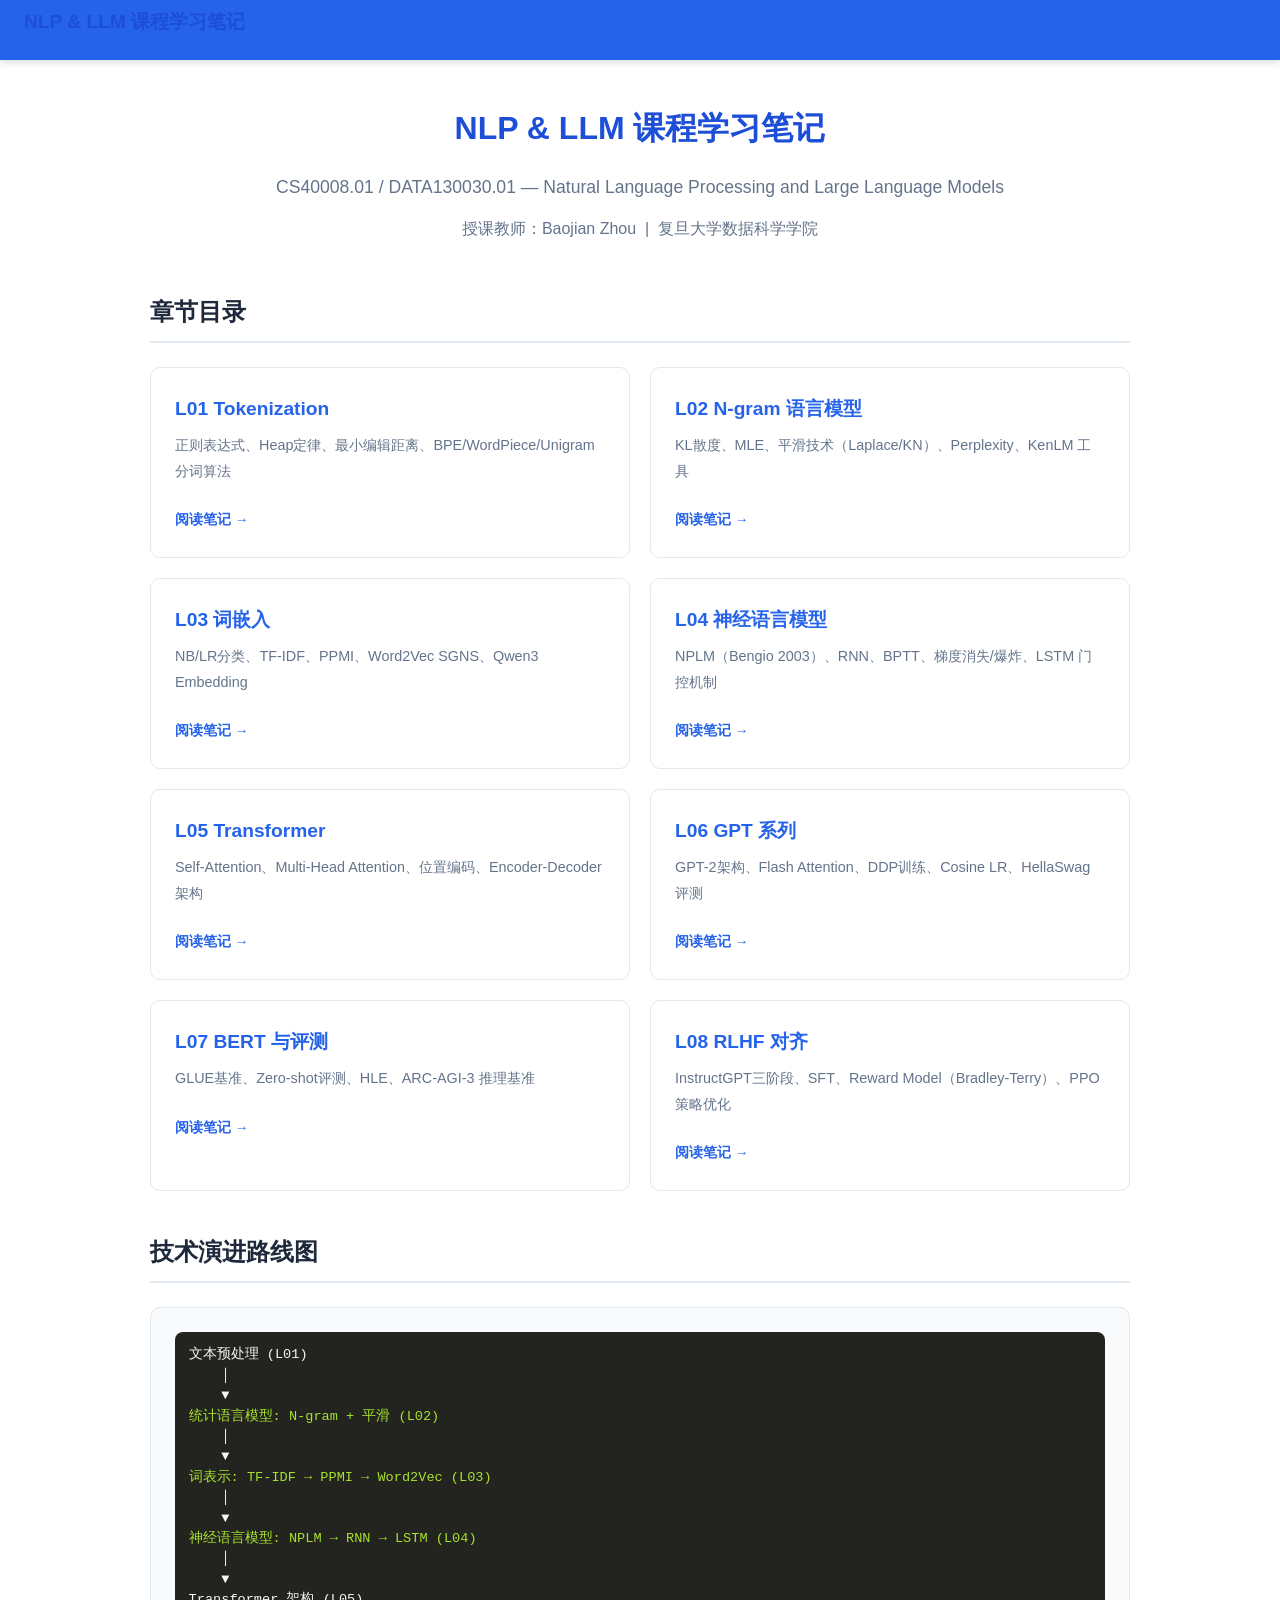
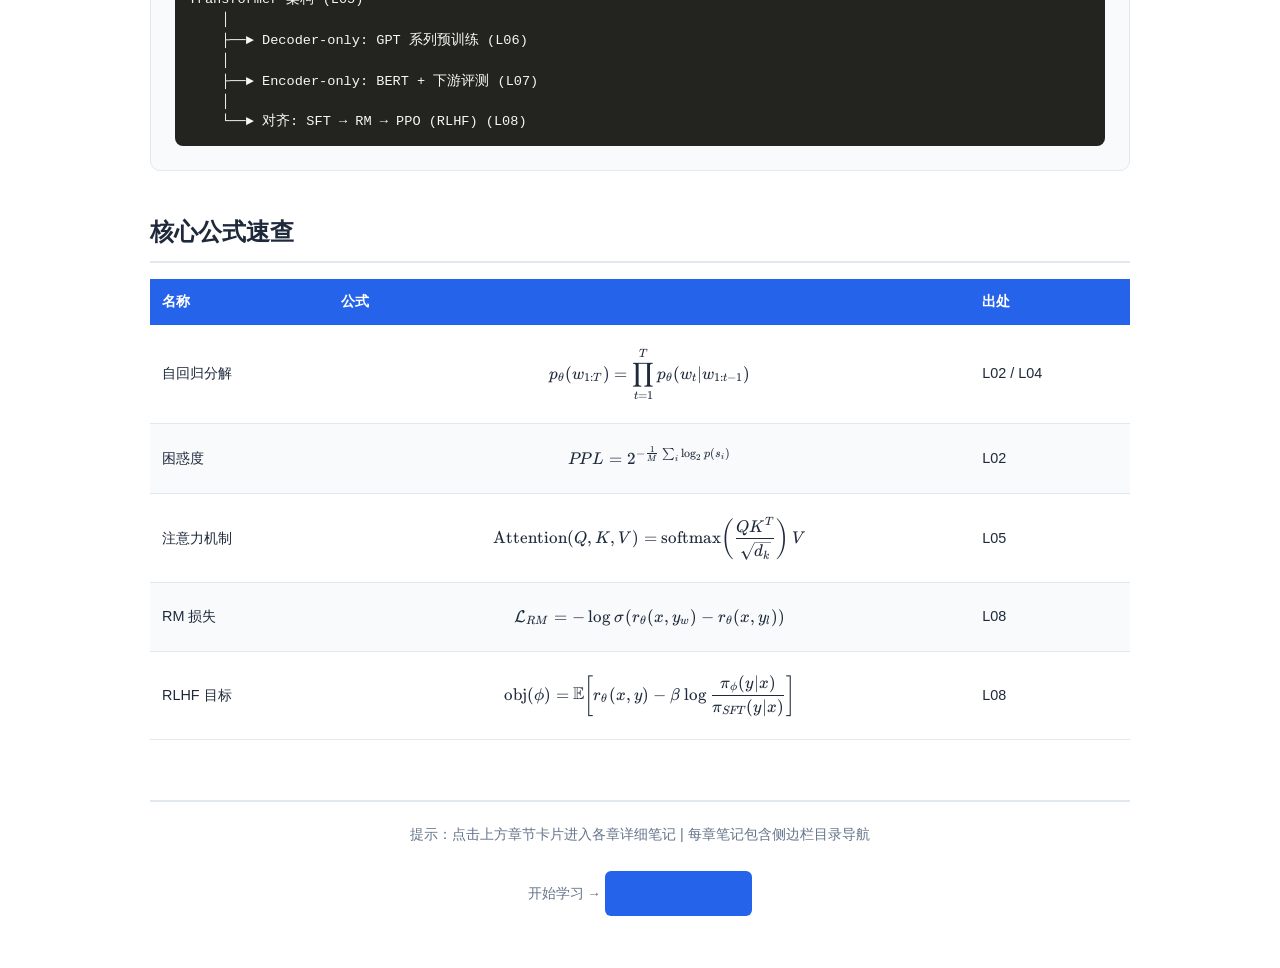
==== index.html @ c8d21414 "Initial commit: LLM course study notes (HTML)" ====
<!DOCTYPE html>
<html lang="zh-CN">
<head>
    <meta charset="UTF-8">
    <meta name="viewport" content="width=device-width, initial-scale=1.0">
    <title>NLP & LLM 课程学习笔记</title>
    <link rel="stylesheet" href="style.css">
    <link rel="stylesheet" href="assets/katex.min.css">
    <link rel="stylesheet" href="assets/monokai-sublime.min.css">
    <script defer src="assets/katex.min.js"></script>
    <script defer src="assets/auto-render.min.js"></script>
    <script src="assets/highlight.min.js"></script>
</head>
<body>

<!-- Header -->
<header class="header">
    <h1>NLP & LLM 课程学习笔记</h1>
</header>

<!-- Main Content (no sidebar on index page) -->
<div class="main" style="margin-left: 0; max-width: 1100px; margin-left: auto; margin-right: auto;">

    <!-- Course Info -->
    <section style="text-align: center; margin-bottom: 48px;">
        <h1>NLP & LLM 课程学习笔记</h1>
        <p style="font-size: 1.1rem; color: var(--text-light);">
            CS40008.01 / DATA130030.01 &mdash; Natural Language Processing and Large Language Models
        </p>
        <p style="color: var(--text-light);">
            授课教师：Baojian Zhou &nbsp;|&nbsp; 复旦大学数据科学学院
        </p>
    </section>

    <!-- Chapter Grid -->
    <h2>章节目录</h2>
    <div class="chapter-grid">
        <div class="chapter-card">
            <h3>L01 Tokenization</h3>
            <p>正则表达式、Heap定律、最小编辑距离、BPE/WordPiece/Unigram 分词算法</p>
            <a href="01-tokenization.html">阅读笔记 →</a>
        </div>
        <div class="chapter-card">
            <h3>L02 N-gram 语言模型</h3>
            <p>KL散度、MLE、平滑技术（Laplace/KN）、Perplexity、KenLM 工具</p>
            <a href="02-ngram-lm.html">阅读笔记 →</a>
        </div>
        <div class="chapter-card">
            <h3>L03 词嵌入</h3>
            <p>NB/LR分类、TF-IDF、PPMI、Word2Vec SGNS、Qwen3 Embedding</p>
            <a href="03-embeddings.html">阅读笔记 →</a>
        </div>
        <div class="chapter-card">
            <h3>L04 神经语言模型</h3>
            <p>NPLM（Bengio 2003）、RNN、BPTT、梯度消失/爆炸、LSTM 门控机制</p>
            <a href="04-neural-lm.html">阅读笔记 →</a>
        </div>
        <div class="chapter-card">
            <h3>L05 Transformer</h3>
            <p>Self-Attention、Multi-Head Attention、位置编码、Encoder-Decoder 架构</p>
            <a href="05-transformer.html">阅读笔记 →</a>
        </div>
        <div class="chapter-card">
            <h3>L06 GPT 系列</h3>
            <p>GPT-2架构、Flash Attention、DDP训练、Cosine LR、HellaSwag 评测</p>
            <a href="06-gpt.html">阅读笔记 →</a>
        </div>
        <div class="chapter-card">
            <h3>L07 BERT 与评测</h3>
            <p>GLUE基准、Zero-shot评测、HLE、ARC-AGI-3 推理基准</p>
            <a href="07-bert-benchmarks.html">阅读笔记 →</a>
        </div>
        <div class="chapter-card">
            <h3>L08 RLHF 对齐</h3>
            <p>InstructGPT三阶段、SFT、Reward Model（Bradley-Terry）、PPO 策略优化</p>
            <a href="08-sft-rm-ppo.html">阅读笔记 →</a>
        </div>
    </div>

    <!-- Technology Evolution Roadmap -->
    <h2>技术演进路线图</h2>
    <div class="roadmap">
        <pre><code>文本预处理 (L01)
    │
    ▼
统计语言模型: N-gram + 平滑 (L02)
    │
    ▼
词表示: TF-IDF → PPMI → Word2Vec (L03)
    │
    ▼
神经语言模型: NPLM → RNN → LSTM (L04)
    │
    ▼
Transformer 架构 (L05)
    │
    ├──► Decoder-only: GPT 系列预训练 (L06)
    │
    ├──► Encoder-only: BERT + 下游评测 (L07)
    │
    └──► 对齐: SFT → RM → PPO (RLHF) (L08)</code></pre>
    </div>

    <!-- Core Formula Quick-Reference Table -->
    <h2>核心公式速查</h2>
    <table>
        <thead>
            <tr>
                <th>名称</th>
                <th>公式</th>
                <th>出处</th>
            </tr>
        </thead>
        <tbody>
            <tr>
                <td>自回归分解</td>
                <td>$$p_\theta(w_{1:T}) = \prod_{t=1}^T p_\theta(w_t | w_{1:t-1})$$</td>
                <td>L02 / L04</td>
            </tr>
            <tr>
                <td>困惑度</td>
                <td>$$PPL = 2^{-\frac{1}{M}\sum_i \log_2 p(s_i)}$$</td>
                <td>L02</td>
            </tr>
            <tr>
                <td>注意力机制</td>
                <td>$$\text{Attention}(Q,K,V) = \text{softmax}\!\left(\frac{QK^T}{\sqrt{d_k}}\right)V$$</td>
                <td>L05</td>
            </tr>
            <tr>
                <td>RM 损失</td>
                <td>$$\mathcal{L}_{RM} = -\log \sigma\!\left(r_\theta(x,y_w) - r_\theta(x,y_l)\right)$$</td>
                <td>L08</td>
            </tr>
            <tr>
                <td>RLHF 目标</td>
                <td>$$\text{obj}(\phi) = \mathbb{E}\!\left[r_\theta(x,y) - \beta \log \frac{\pi_\phi(y|x)}{\pi_{SFT}(y|x)}\right]$$</td>
                <td>L08</td>
            </tr>
        </tbody>
    </table>

    <!-- Footer -->
    <footer class="page-nav" style="justify-content: center; flex-direction: column; align-items: center; gap: 12px;">
        <p style="color: var(--text-light); font-size: 0.9rem;">
            提示：点击上方章节卡片进入各章详细笔记 | 每章笔记包含侧边栏目录导航
        </p>
        <p style="color: var(--text-light); font-size: 0.85rem;">
            开始学习 → <a href="01-tokenization.html" style="color: var(--primary);">L01 Tokenization</a>
        </p>
    </footer>

</div>

<script>
    hljs.highlightAll();

    // Sidebar toggle
    var sidebar = document.getElementById('sidebar');
    var toggle = document.getElementById('sidebarToggle');
    if (toggle) {
        toggle.addEventListener('click', function() {
            sidebar.classList.toggle('open');
        });
    }
    // Close sidebar on link click (mobile)
    if (sidebar) {
        sidebar.querySelectorAll('a').forEach(function(link) {
            link.addEventListener('click', function() {
                if (window.innerWidth <= 1024) {
                    sidebar.classList.remove('open');
                }
            });
        });
    }
</script>
<script>
    document.addEventListener("DOMContentLoaded", function() {
        renderMathInElement(document.body, {
            delimiters: [
                {left: "$$", right: "$$", display: true},
                {left: "$", right: "$", display: false}
            ],
            throwOnError: false
        });
    });
</script>
</body>
</html>
---- style.css ----
/* LLM Course Study Notes - CSS */
:root {
    --primary: #2563eb;
    --primary-dark: #1d4ed8;
    --bg: #ffffff;
    --bg-alt: #f8fafc;
    --bg-code: #1e293b;
    --text: #1e293b;
    --text-light: #64748b;
    --border: #e2e8f0;
    --accent: #f59e0b;
    --success: #10b981;
    --sidebar-w: 280px;
    --header-h: 60px;
}

* { margin: 0; padding: 0; box-sizing: border-box; }

html { scroll-behavior: smooth; }

body {
    font-family: -apple-system, BlinkMacSystemFont, 'Segoe UI', 'Noto Sans SC', sans-serif;
    line-height: 1.75;
    color: var(--text);
    background: var(--bg);
}

/* Header */
.header {
    position: fixed;
    top: 0;
    left: 0;
    right: 0;
    height: var(--header-h);
    background: var(--primary);
    color: white;
    display: flex;
    align-items: center;
    padding: 0 24px;
    z-index: 1000;
    box-shadow: 0 2px 8px rgba(0,0,0,0.15);
}

.header h1 {
    font-size: 1.2rem;
    font-weight: 600;
}

.header .nav-links {
    margin-left: auto;
    display: flex;
    gap: 8px;
}

.header .nav-links a {
    color: rgba(255,255,255,0.9);
    text-decoration: none;
    font-size: 0.85rem;
    padding: 4px 10px;
    border-radius: 4px;
    transition: background 0.2s;
}

.header .nav-links a:hover,
.header .nav-links a.active {
    background: rgba(255,255,255,0.2);
}

/* Sidebar */
.sidebar {
    position: fixed;
    top: var(--header-h);
    left: 0;
    width: var(--sidebar-w);
    height: calc(100vh - var(--header-h));
    background: var(--bg-alt);
    border-right: 1px solid var(--border);
    overflow-y: auto;
    padding: 20px 0;
    z-index: 900;
    transition: transform 0.3s;
}

.sidebar-toggle {
    display: none;
    position: fixed;
    top: calc(var(--header-h) + 10px);
    left: 10px;
    z-index: 950;
    background: var(--primary);
    color: white;
    border: none;
    border-radius: 4px;
    padding: 8px 12px;
    cursor: pointer;
    font-size: 1.1rem;
}

.sidebar .toc-title {
    font-size: 0.75rem;
    text-transform: uppercase;
    letter-spacing: 0.05em;
    color: var(--text-light);
    padding: 0 20px;
    margin-bottom: 8px;
}

.sidebar a {
    display: block;
    padding: 6px 20px;
    color: var(--text);
    text-decoration: none;
    font-size: 0.88rem;
    border-left: 3px solid transparent;
    transition: all 0.2s;
}

.sidebar a:hover {
    background: var(--border);
    border-left-color: var(--primary);
}

.sidebar a.active {
    color: var(--primary);
    border-left-color: var(--primary);
    font-weight: 600;
}

.sidebar a.sub {
    padding-left: 36px;
    font-size: 0.82rem;
    color: var(--text-light);
}

/* Main content */
.main {
    margin-left: var(--sidebar-w);
    margin-top: var(--header-h);
    padding: 40px 60px;
    max-width: 900px;
}

/* Typography */
h1 { font-size: 2rem; margin-bottom: 16px; color: var(--primary-dark); }
h2 { font-size: 1.5rem; margin: 40px 0 16px; padding-bottom: 8px; border-bottom: 2px solid var(--border); }
h3 { font-size: 1.2rem; margin: 28px 0 12px; color: var(--text); }
h4 { font-size: 1rem; margin: 20px 0 8px; }
p { margin-bottom: 12px; }
strong { color: var(--primary-dark); }

/* Lists */
ul, ol { margin: 8px 0 16px 24px; }
li { margin-bottom: 4px; }

/* Tables */
table {
    width: 100%;
    border-collapse: collapse;
    margin: 16px 0;
    font-size: 0.9rem;
}

th {
    background: var(--primary);
    color: white;
    padding: 10px 12px;
    text-align: left;
    font-weight: 600;
}

td {
    padding: 8px 12px;
    border-bottom: 1px solid var(--border);
}

tr:nth-child(even) { background: var(--bg-alt); }
tr:hover { background: #e0e7ff; }

/* Code */
code {
    font-family: 'JetBrains Mono', 'Fira Code', 'Menlo', monospace;
    background: #f1f5f9;
    padding: 2px 6px;
    border-radius: 3px;
    font-size: 0.85em;
}

pre {
    background: var(--bg-code);
    color: #e2e8f0;
    padding: 20px;
    border-radius: 8px;
    overflow-x: auto;
    margin: 16px 0;
    line-height: 1.5;
}

pre code {
    background: none;
    padding: 0;
    color: inherit;
    font-size: 0.85rem;
}

/* Math */
.math-block {
    overflow-x: auto;
    margin: 16px 0;
    padding: 12px;
    background: #fefce8;
    border-left: 4px solid var(--accent);
    border-radius: 0 6px 6px 0;
}

/* Blockquote */
blockquote {
    border-left: 4px solid var(--primary);
    background: #eff6ff;
    padding: 12px 20px;
    margin: 16px 0;
    border-radius: 0 6px 6px 0;
    font-style: italic;
}

/* Info boxes */
.info-box {
    padding: 16px 20px;
    border-radius: 8px;
    margin: 16px 0;
}

.info-box.key {
    background: #ecfdf5;
    border: 1px solid #a7f3d0;
}

.info-box.warning {
    background: #fffbeb;
    border: 1px solid #fde68a;
}

.info-box.formula {
    background: #fefce8;
    border: 1px solid #fef08a;
}

/* Navigation buttons */
.page-nav {
    display: flex;
    justify-content: space-between;
    margin-top: 60px;
    padding-top: 20px;
    border-top: 2px solid var(--border);
}

.page-nav a {
    display: inline-flex;
    align-items: center;
    gap: 8px;
    padding: 10px 20px;
    background: var(--primary);
    color: white;
    text-decoration: none;
    border-radius: 6px;
    font-size: 0.9rem;
    transition: background 0.2s;
}

.page-nav a:hover { background: var(--primary-dark); }

/* Chapter cards (index page) */
.chapter-grid {
    display: grid;
    grid-template-columns: repeat(auto-fill, minmax(320px, 1fr));
    gap: 20px;
    margin: 24px 0;
}

.chapter-card {
    border: 1px solid var(--border);
    border-radius: 10px;
    padding: 24px;
    transition: transform 0.2s, box-shadow 0.2s;
}

.chapter-card:hover {
    transform: translateY(-2px);
    box-shadow: 0 4px 12px rgba(0,0,0,0.1);
}

.chapter-card h3 {
    margin: 0 0 8px;
    color: var(--primary);
}

.chapter-card p {
    font-size: 0.9rem;
    color: var(--text-light);
}

.chapter-card a {
    display: inline-block;
    margin-top: 12px;
    color: var(--primary);
    text-decoration: none;
    font-weight: 600;
    font-size: 0.85rem;
}

/* Roadmap */
.roadmap {
    background: var(--bg-alt);
    border: 1px solid var(--border);
    border-radius: 10px;
    padding: 24px;
    margin: 24px 0;
}

.roadmap pre {
    background: transparent;
    color: var(--text);
    padding: 0;
    margin: 0;
}

/* Badge */
.badge {
    display: inline-block;
    padding: 2px 8px;
    border-radius: 10px;
    font-size: 0.75rem;
    font-weight: 600;
    margin-left: 8px;
}

.badge.star { background: #fef3c7; color: #92400e; }

/* Responsive */
@media (max-width: 1024px) {
    .sidebar { transform: translateX(-100%); }
    .sidebar.open { transform: translateX(0); }
    .sidebar-toggle { display: block; }
    .main { margin-left: 0; padding: 30px 20px; }
}

@media (max-width: 600px) {
    .main { padding: 20px 16px; }
    .header h1 { font-size: 1rem; }
    .chapter-grid { grid-template-columns: 1fr; }
    table { font-size: 0.8rem; }
    .page-nav { flex-direction: column; gap: 10px; }
}

/* Scrollbar */
.sidebar::-webkit-scrollbar { width: 4px; }
.sidebar::-webkit-scrollbar-thumb { background: var(--border); border-radius: 2px; }

/* Print */
@media print {
    .header, .sidebar, .sidebar-toggle, .page-nav { display: none; }
    .main { margin: 0; padding: 20px; max-width: 100%; }
}
---- assets/monokai-sublime.min.css ----
pre code.hljs{display:block;overflow-x:auto;padding:1em}code.hljs{padding:3px 5px}.hljs{background:#23241f;color:#f8f8f2}.hljs-subst,.hljs-tag{color:#f8f8f2}.hljs-emphasis,.hljs-strong{color:#a8a8a2}.hljs-bullet,.hljs-link,.hljs-literal,.hljs-number,.hljs-quote,.hljs-regexp{color:#ae81ff}.hljs-code,.hljs-section,.hljs-selector-class,.hljs-title{color:#a6e22e}.hljs-strong{font-weight:700}.hljs-emphasis{font-style:italic}.hljs-attr,.hljs-keyword,.hljs-name,.hljs-selector-tag{color:#f92672}.hljs-attribute,.hljs-symbol{color:#66d9ef}.hljs-class .hljs-title,.hljs-params,.hljs-title.class_{color:#f8f8f2}.hljs-addition,.hljs-built_in,.hljs-selector-attr,.hljs-selector-id,.hljs-selector-pseudo,.hljs-string,.hljs-template-variable,.hljs-type,.hljs-variable{color:#e6db74}.hljs-comment,.hljs-deletion,.hljs-meta{color:#75715e}
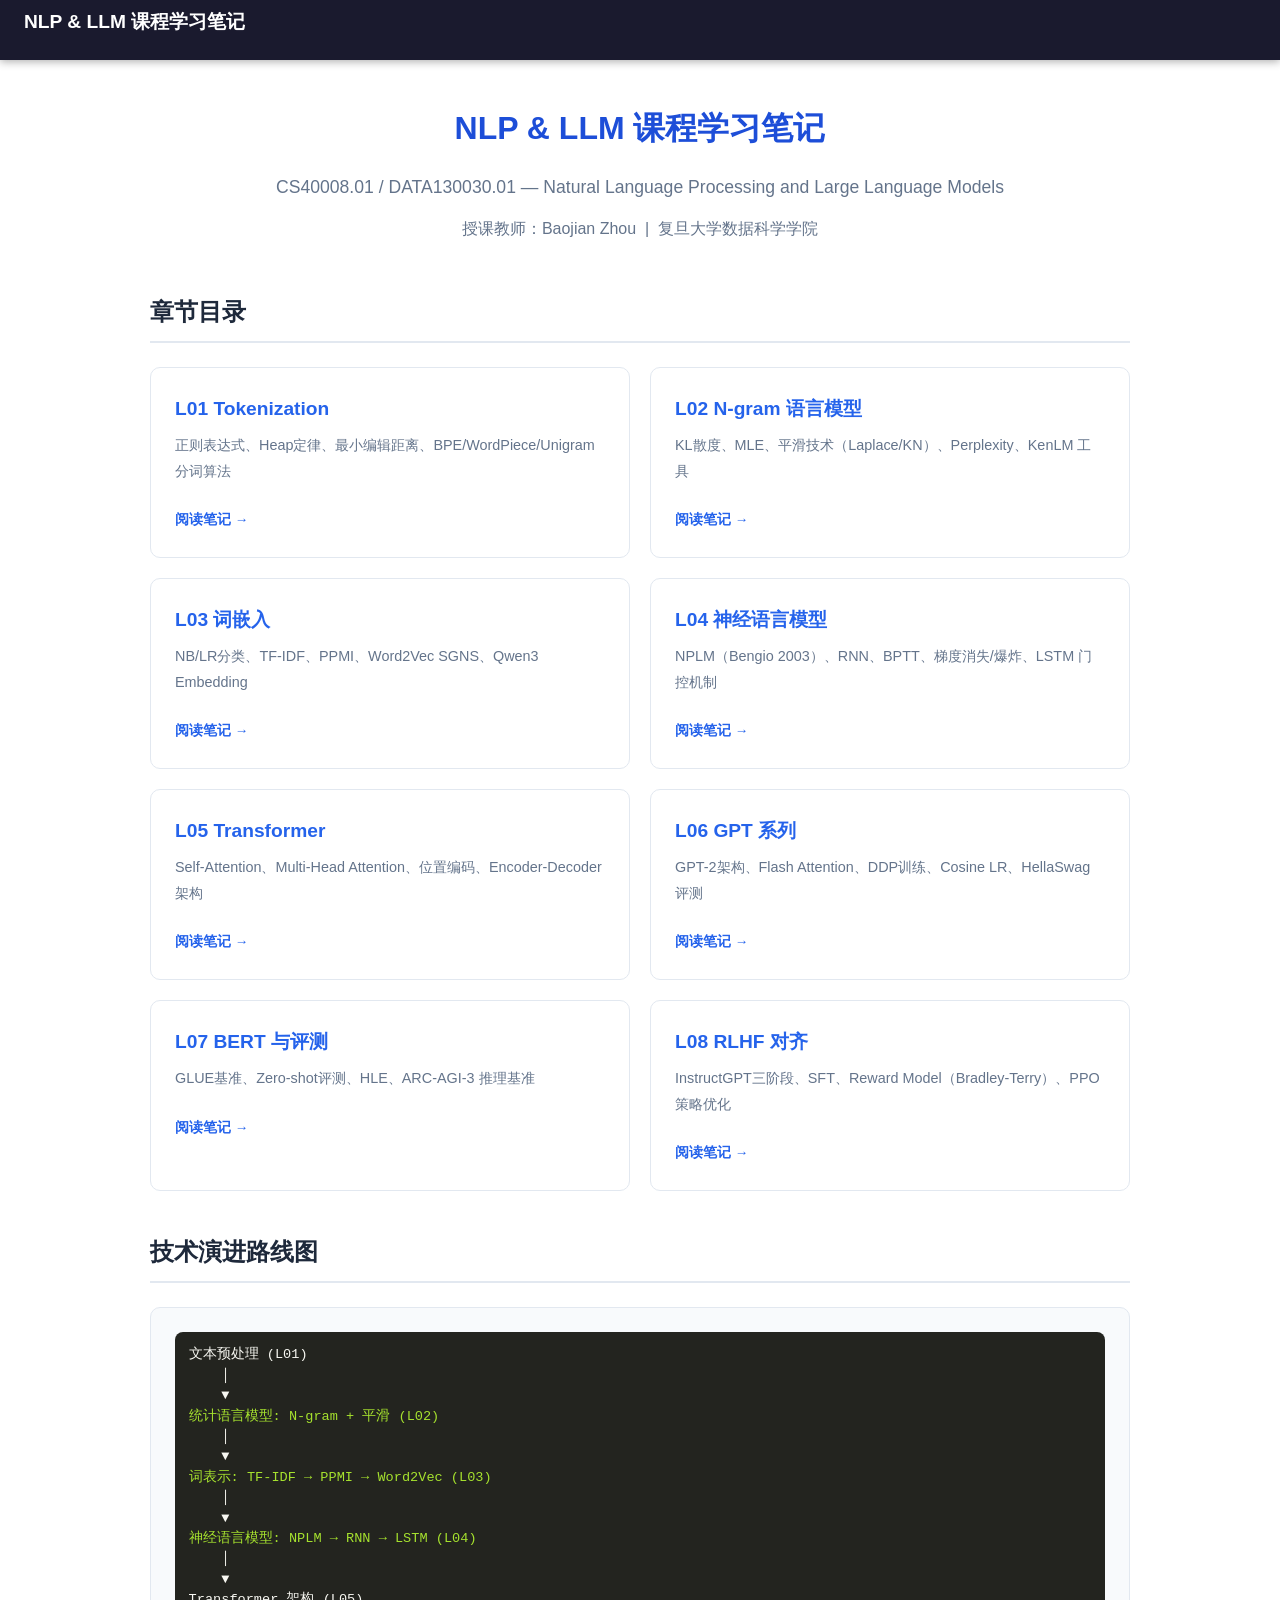
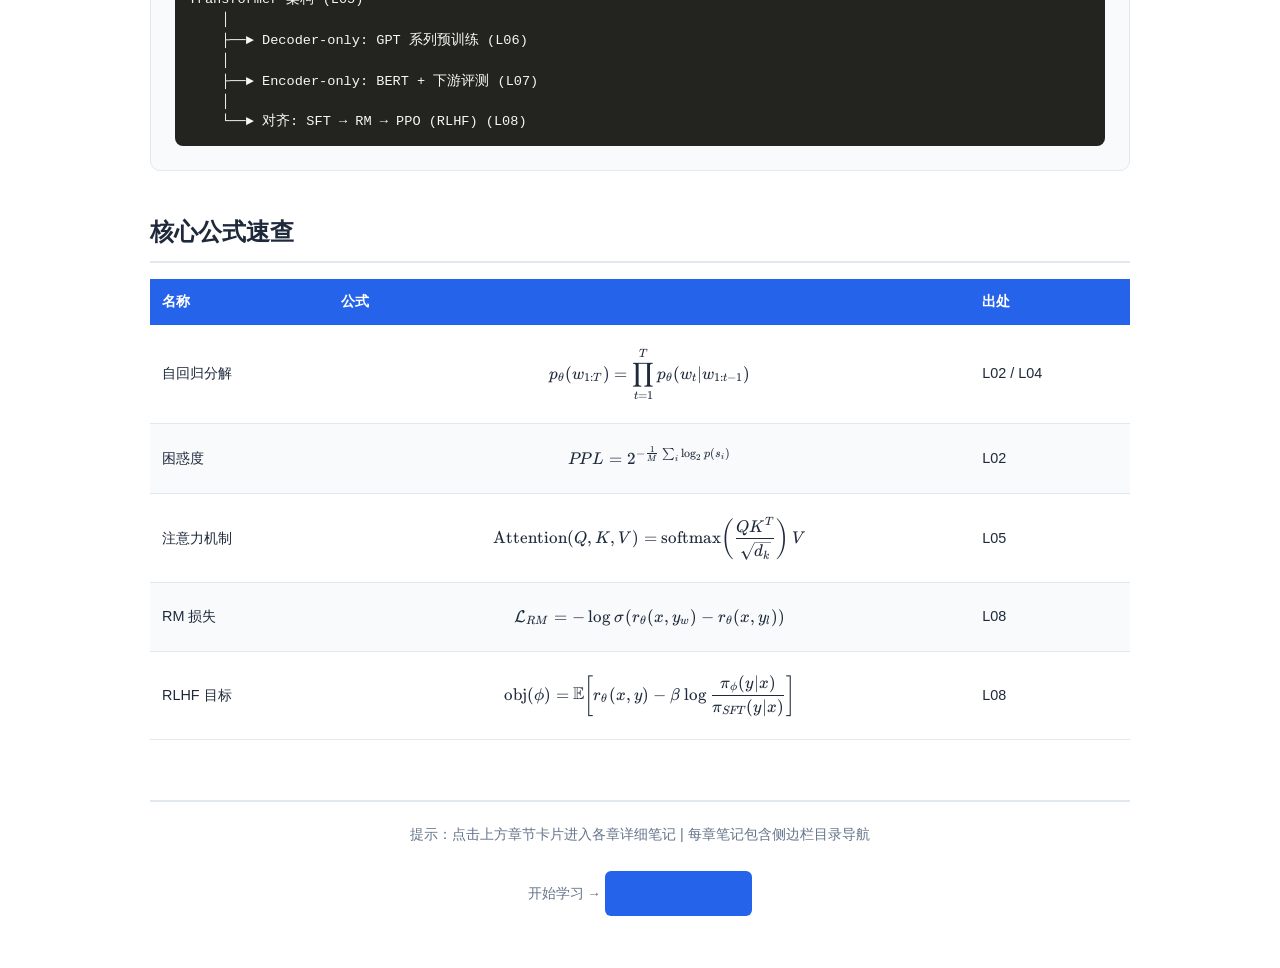
==== commit 08029ebe: "fix: correct broken links for 02/04/05/06 chapter pages (plural filenames)" ====
--- a/index.html
+++ b/index.html
@@ -43,7 +43,7 @@
         <div class="chapter-card">
             <h3>L02 N-gram 语言模型</h3>
             <p>KL散度、MLE、平滑技术（Laplace/KN）、Perplexity、KenLM 工具</p>
-            <a href="02-ngram-lm.html">阅读笔记 →</a>
+            <a href="02-ngram-lms.html">阅读笔记 →</a>
         </div>
         <div class="chapter-card">
             <h3>L03 词嵌入</h3>
@@ -53,17 +53,17 @@
         <div class="chapter-card">
             <h3>L04 神经语言模型</h3>
             <p>NPLM（Bengio 2003）、RNN、BPTT、梯度消失/爆炸、LSTM 门控机制</p>
-            <a href="04-neural-lm.html">阅读笔记 →</a>
+            <a href="04-neural-lms.html">阅读笔记 →</a>
         </div>
         <div class="chapter-card">
             <h3>L05 Transformer</h3>
             <p>Self-Attention、Multi-Head Attention、位置编码、Encoder-Decoder 架构</p>
-            <a href="05-transformer.html">阅读笔记 →</a>
+            <a href="05-transformers.html">阅读笔记 →</a>
         </div>
         <div class="chapter-card">
             <h3>L06 GPT 系列</h3>
             <p>GPT-2架构、Flash Attention、DDP训练、Cosine LR、HellaSwag 评测</p>
-            <a href="06-gpt.html">阅读笔记 →</a>
+            <a href="06-gpts.html">阅读笔记 →</a>
         </div>
         <div class="chapter-card">
             <h3>L07 BERT 与评测</h3>
--- a/style.css
+++ b/style.css
@@ -32,18 +32,19 @@
     left: 0;
     right: 0;
     height: var(--header-h);
-    background: var(--primary);
-    color: white;
+    background: #1a1a2e;
+    color: #ffffff;
     display: flex;
     align-items: center;
     padding: 0 24px;
     z-index: 1000;
-    box-shadow: 0 2px 8px rgba(0,0,0,0.15);
+    box-shadow: 0 2px 8px rgba(0,0,0,0.3);
 }
 
 .header h1 {
     font-size: 1.2rem;
     font-weight: 600;
+    color: #ffffff;
 }
 
 .header .nav-links {
@@ -52,8 +53,10 @@
     gap: 8px;
 }
 
-.header .nav-links a {
-    color: rgba(255,255,255,0.9);
+.header .nav-links a,
+.header .nav-links a:visited,
+.header .nav-links a:link {
+    color: #ffffff;
     text-decoration: none;
     font-size: 0.85rem;
     padding: 4px 10px;
@@ -105,7 +108,9 @@
     margin-bottom: 8px;
 }
 
-.sidebar a {
+.sidebar a,
+.sidebar a:visited,
+.sidebar a:link {
     display: block;
     padding: 6px 20px;
     color: var(--text);
@@ -253,7 +258,9 @@
     border-top: 2px solid var(--border);
 }
 
-.page-nav a {
+.page-nav a,
+.page-nav a:visited,
+.page-nav a:link {
     display: inline-flex;
     align-items: center;
     gap: 8px;
@@ -298,7 +305,9 @@
     color: var(--text-light);
 }
 
-.chapter-card a {
+.chapter-card a,
+.chapter-card a:visited,
+.chapter-card a:link {
     display: inline-block;
     margin-top: 12px;
     color: var(--primary);
